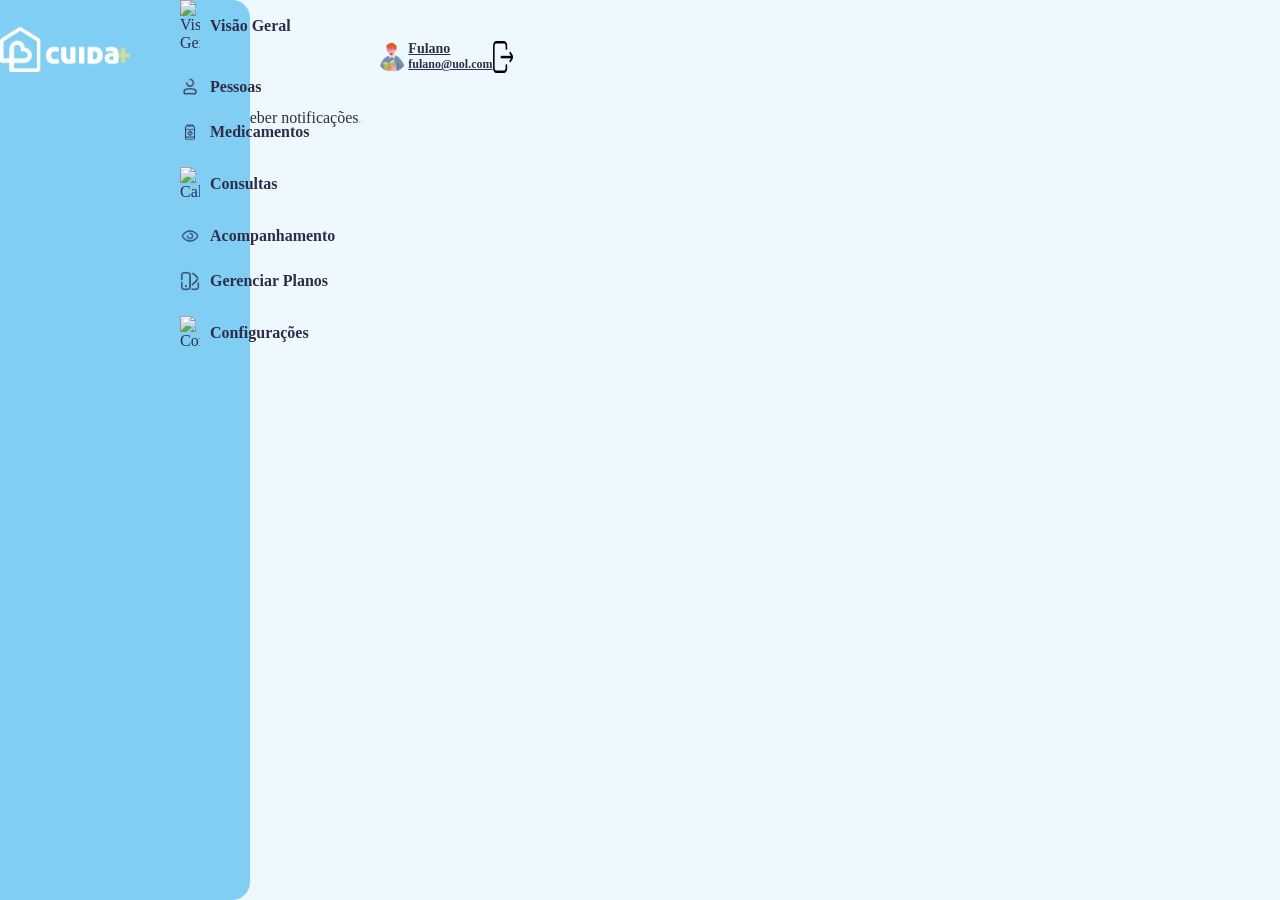
==== index.html @ 69ac21b0 "inicial" ====
<!DOCTYPE html>
<html lang="en">
<head>
    <meta charset="UTF-8">
    <meta name="viewport" content="width=device-width, initial-scale=1.0">
    <title>Cuida+</title>
    <link rel="stylesheet" href="style.css">
</head>
<body>
    <aside>
        <header>
            <img src="imagens/logoBranca.png" alt="Logo">
        </header>
        <nav>
            <ul class="Principal">
                <li><a href="#">
                    <img src="imagens/house.svg" alt="Visão Geral">
                    <h2>Visão Geral</h2>
                </a></li>
                <li>
                    <a href="#">
                        <img src="imagens/User.png" alt="Pessoas">
                        <h2>Pessoas</h2>
                    </a>
                </li>
                <li>
                    <a href="#">
                        <img src="imagens/medicamento.png" alt="Frasco de Remédio">
                        <h2>Medicamentos</h2>
                    </a>
                </li>
                <li>
                    <a href="#">
                        <img src="imagens/calendario.svg" alt="Calendário">
                        <h2>Consultas</h2>
                    </a>
                </li>
                <li>
                    <a href="#">
                        <img src="imagens/olho.png" alt="Olho">
                        <h2>Acompanhamento</h2>
                    </a>
                </li>
            </ul>
            <ul class="Adicionais">
                <li>
                    <a href="#">
                        <img src="imagens/Color Palette.png" alt="Planos">
                        <h2>Gerenciar Planos</h2>
                    </a>
                </li>
                <li>
                    <a href="#">
                        <img src="imagens/gear.svg" alt="Configurações">
                        <h2>Configurações</h2>
                    </a>
                </li>
            </ul>
        </nav>
        <section class="principal">
            <a href="#">
                <img class= "Perfil" src="imagens/man.png" alt="Foto de Perfil">
                <section class="info">
                    <h3>Fulano</h3>
                    <h4>fulano@uol.com</h4>
                </section>
                <img class="Sair" src="imagens/exit.png" alt="Sair">
            </a>
            
        </section>
    </aside>
    <main>
        <section>
            <h1>Medicamentos</h1>
            <p>0 medicamentos cadastrados</p>
            <a href="#">+ Adicionar</a>
        </section>
        <article>
            <img src="imagens/sino.png" alt="Sino">
            <h2>Nenhum Medicamento</h2>
            <p>Cadastre novos medicamentos para receber notificações.</p>
        </article>
    </main>
</body>
</html>
---- style.css ----
*{
    padding: 0px;
    margin: 0px;
    color: rgb(46, 46, 72);
}
body{
    background-color: rgb(237, 249, 254);
}
aside {
    position: fixed;
    display: flex;
    left: 0px;
    background-color: rgb(128, 206, 244);
    height: 100%;
    width: 250px;
    border: 0px solid;
    border-bottom-right-radius: 2vh;
    border-top-right-radius: 2vh;
}
aside header{
    text-align: center;
    padding-top: 3vh;
    padding-bottom: 8vh;
}
aside header img{
    width: 130px;

}
ul{
    list-style-type: none;
}
ul li{
    margin-bottom: 25px;
}
h2{
    font-size: 16px;
}
h3{
    font-size: 14px;
}
h4{
    font-size: 12px;
}
aside nav li a{
    text-decoration: none;
    display: flex;
    align-items: center;
    gap: 10px;
}
aside nav li img{
    width: 20px;
    padding-left: 50px;

}
aside section a img.Perfil{
    border-radius: 100%;
    border: 1px solid rgb(237, 249, 254);
    width: 30px;
}
aside section a img.Sair{
    width: 20px;
}
aside section.principal{
    border: 1px solid rgb(237, 249, 254);
    background-color: rgba(237, 249, 254, 0.2);
    border-radius: 20px;
    margin: 25px;
    
}
aside section a{
    display: flex;
    padding: 15px;
}
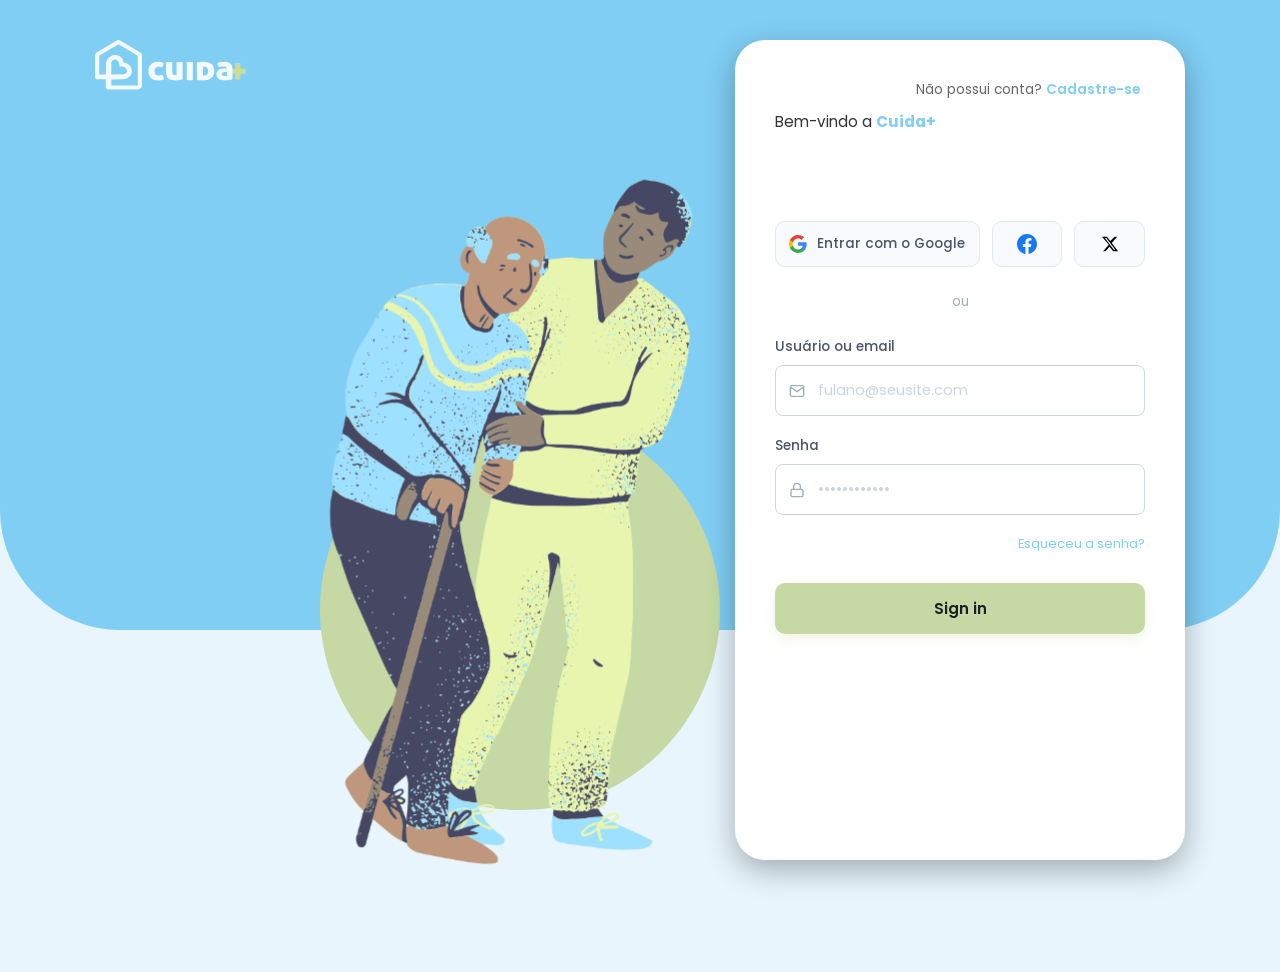
==== commit 16880012: "refactor: reorganização dos arquivos para melhor manutenção" ====
--- a/index.html
+++ b/index.html
@@ -1,85 +1,9 @@
-<!DOCTYPE html>
-<html lang="en">
-<head>
-    <meta charset="UTF-8">
-    <meta name="viewport" content="width=device-width, initial-scale=1.0">
-    <title>Cuida+</title>
-    <link rel="stylesheet" href="style.css">
-</head>
-<body>
-    <aside>
-        <header>
-            <img src="imagens/logoBranca.png" alt="Logo">
-        </header>
-        <nav>
-            <ul class="Principal">
-                <li><a href="#">
-                    <img src="imagens/house.svg" alt="Visão Geral">
-                    <h2>Visão Geral</h2>
-                </a></li>
-                <li>
-                    <a href="#">
-                        <img src="imagens/User.png" alt="Pessoas">
-                        <h2>Pessoas</h2>
-                    </a>
-                </li>
-                <li>
-                    <a href="#">
-                        <img src="imagens/medicamento.png" alt="Frasco de Remédio">
-                        <h2>Medicamentos</h2>
-                    </a>
-                </li>
-                <li>
-                    <a href="#">
-                        <img src="imagens/calendario.svg" alt="Calendário">
-                        <h2>Consultas</h2>
-                    </a>
-                </li>
-                <li>
-                    <a href="#">
-                        <img src="imagens/olho.png" alt="Olho">
-                        <h2>Acompanhamento</h2>
-                    </a>
-                </li>
-            </ul>
-            <ul class="Adicionais">
-                <li>
-                    <a href="#">
-                        <img src="imagens/Color Palette.png" alt="Planos">
-                        <h2>Gerenciar Planos</h2>
-                    </a>
-                </li>
-                <li>
-                    <a href="#">
-                        <img src="imagens/gear.svg" alt="Configurações">
-                        <h2>Configurações</h2>
-                    </a>
-                </li>
-            </ul>
-        </nav>
-        <section class="principal">
-            <a href="#">
-                <img class= "Perfil" src="imagens/man.png" alt="Foto de Perfil">
-                <section class="info">
-                    <h3>Fulano</h3>
-                    <h4>fulano@uol.com</h4>
-                </section>
-                <img class="Sair" src="imagens/exit.png" alt="Sair">
-            </a>
-            
-        </section>
-    </aside>
-    <main>
-        <section>
-            <h1>Medicamentos</h1>
-            <p>0 medicamentos cadastrados</p>
-            <a href="#">+ Adicionar</a>
-        </section>
-        <article>
-            <img src="imagens/sino.png" alt="Sino">
-            <h2>Nenhum Medicamento</h2>
-            <p>Cadastre novos medicamentos para receber notificações.</p>
-        </article>
-    </main>
-</body>
-</html>+<!doctype html>
+<html lang="pt-BR">
+  <head>
+    <meta charset="UTF-8" />
+    <meta http-equiv="refresh" content="0; url=src/pages/login.html" />
+    <title>Cuida+ | Redirecionamento</title>
+  </head>
+  <body></body>
+</html>
